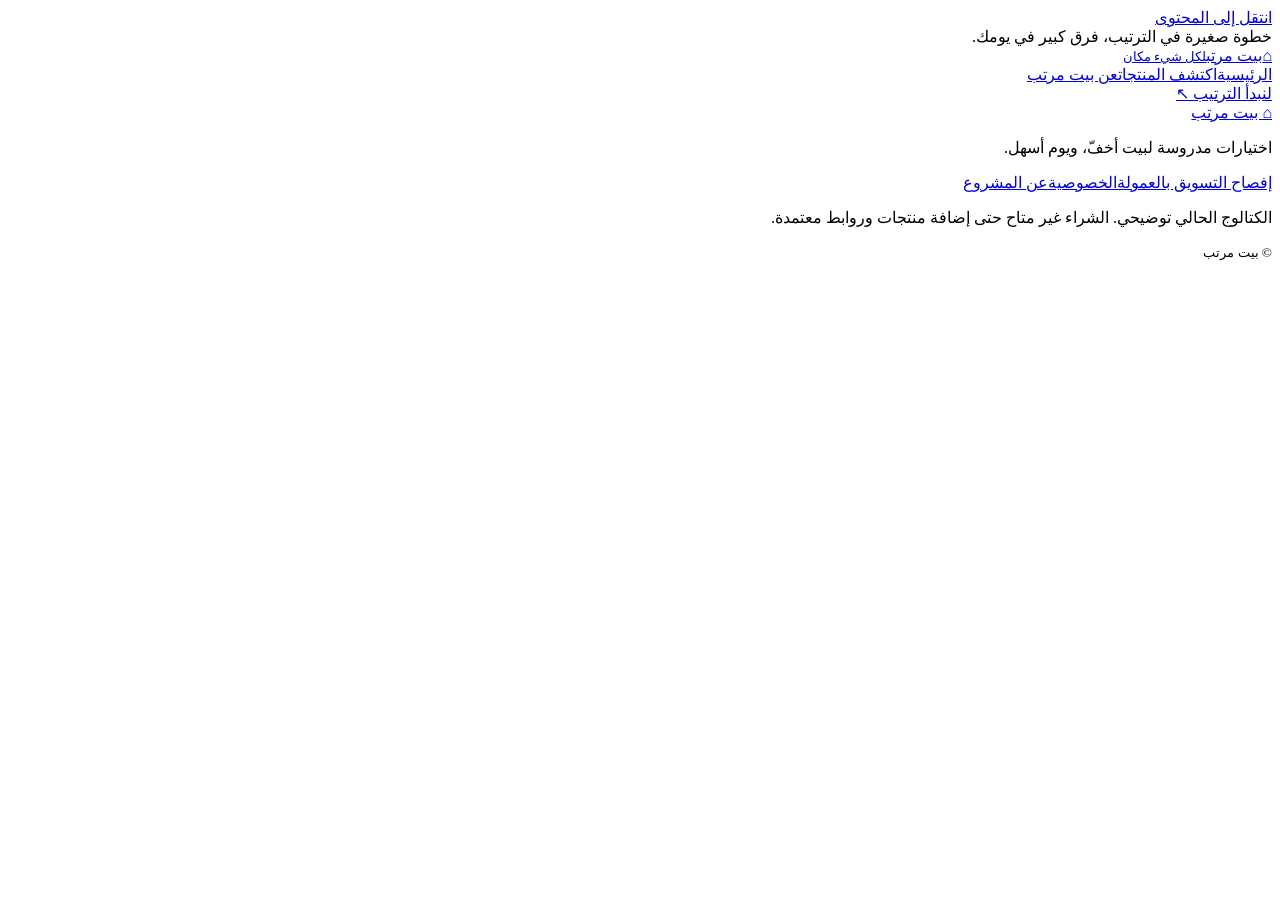
==== index.html @ 2fbd182f "Add Arabic storefront homepage" ====
<!doctype html><html lang="ar" dir="rtl"><head><meta charset="utf-8"><meta name="viewport" content="width=device-width, initial-scale=1"><meta name="description" content="بيت مرتب: أفكار وأدوات لتنظيم المنزل والمطبخ، مع دليل اختيار واضح وشفاف."><meta name="theme-color" content="#284e40"><title>بيت مرتب | مساحة أهدأ، حياة أبسط</title><link rel="stylesheet" href="style.css"><script defer src="products.js"></script><script defer src="app.js"></script></head><body><a class="skip" href="#main">انتقل إلى المحتوى</a><div class="announcement">خطوة صغيرة في الترتيب، فرق كبير في يومك.</div><header><a class="brand" href="#/" aria-label="بيت مرتب، الرئيسية"><span class="logo">⌂</span><span>بيت مرتب<small>لكل شيء مكان</small></span></a><nav aria-label="القائمة الرئيسية"><a href="#/">الرئيسية</a><a href="#/products">اكتشف المنتجات</a><a href="#/about">عن بيت مرتب</a></nav><a class="nav-cta" href="#/products">لنبدأ الترتيب ↖</a></header><main id="main" tabindex="-1"></main><footer><div><a class="brand" href="#/">⌂ بيت مرتب</a><p>اختيارات مدروسة لبيت أخفّ، ويوم أسهل.</p></div><div><a href="#/disclosure">إفصاح التسويق بالعمولة</a><a href="#/privacy">الخصوصية</a><a href="#/about">عن المشروع</a></div><p class="fine">الكتالوج الحالي توضيحي. الشراء غير متاح حتى إضافة منتجات وروابط معتمدة.</p><small>© <span id="year"></span> بيت مرتب</small></footer></body></html>
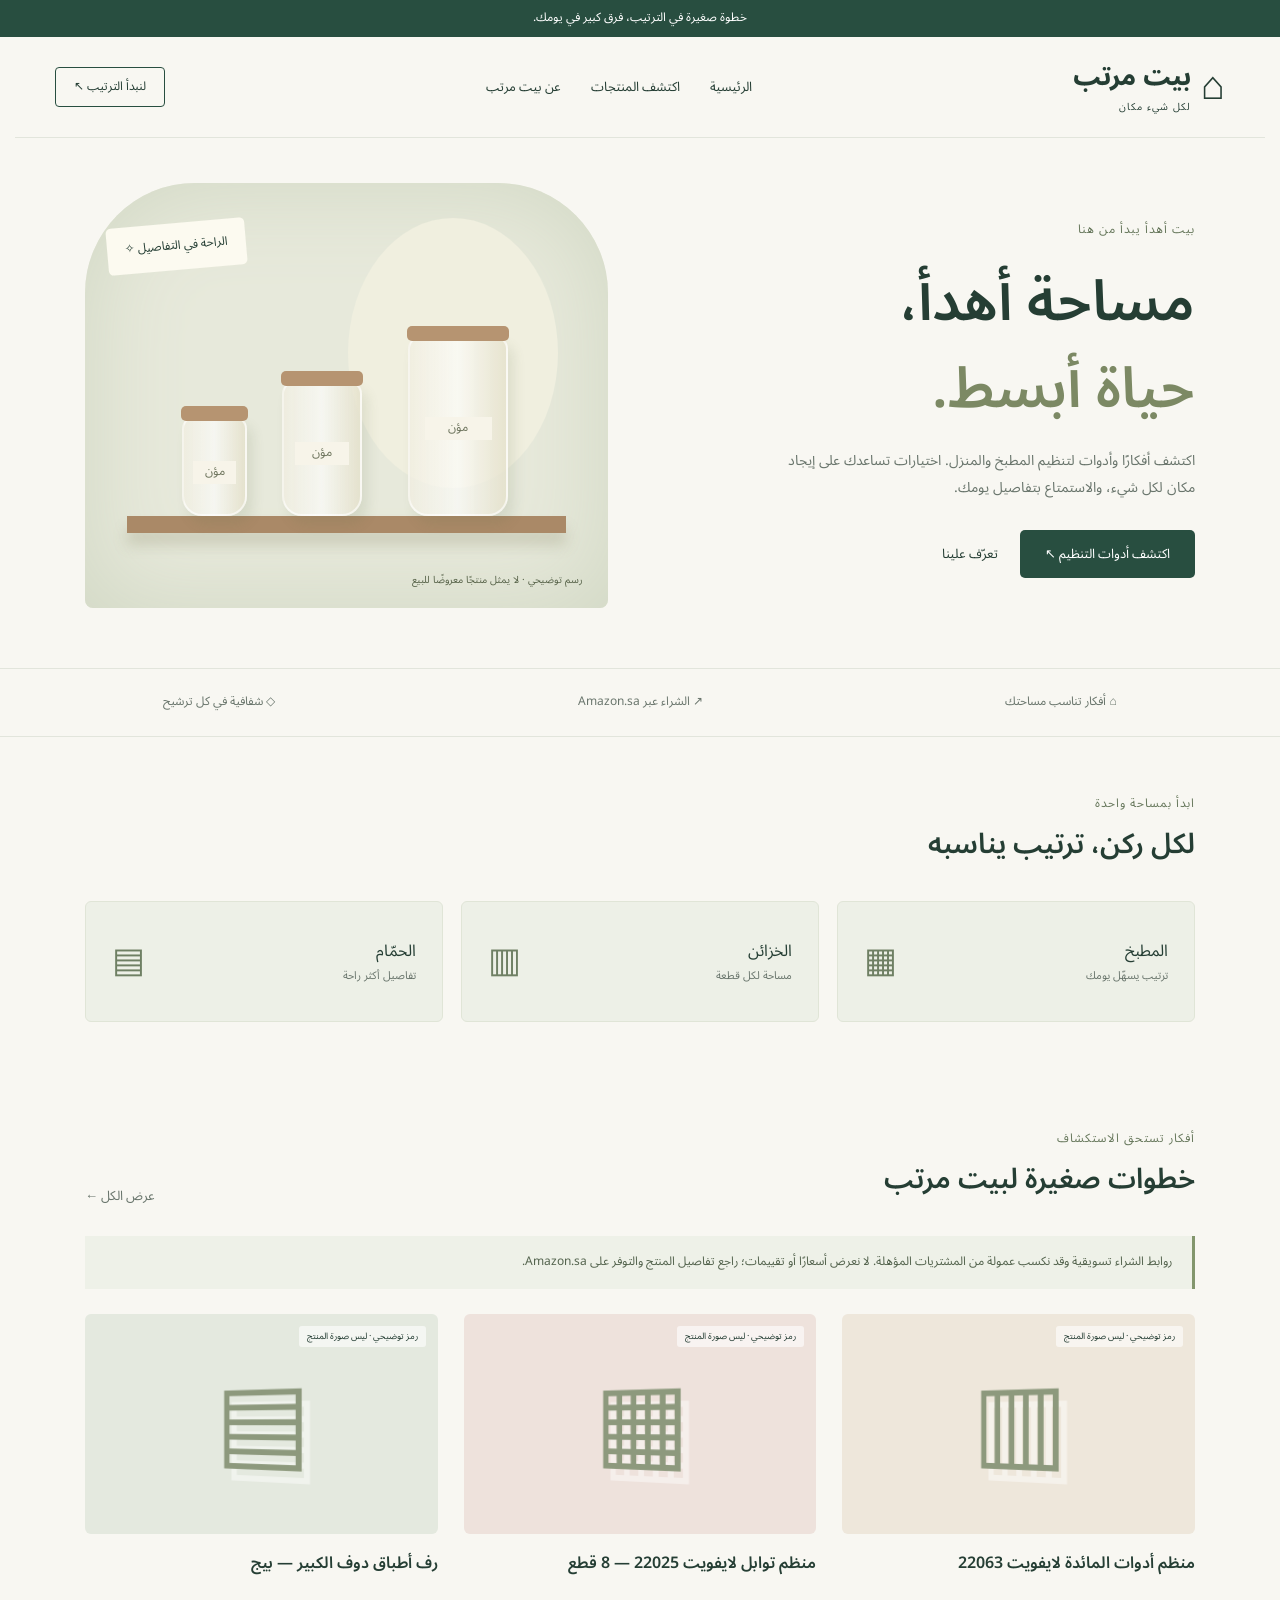
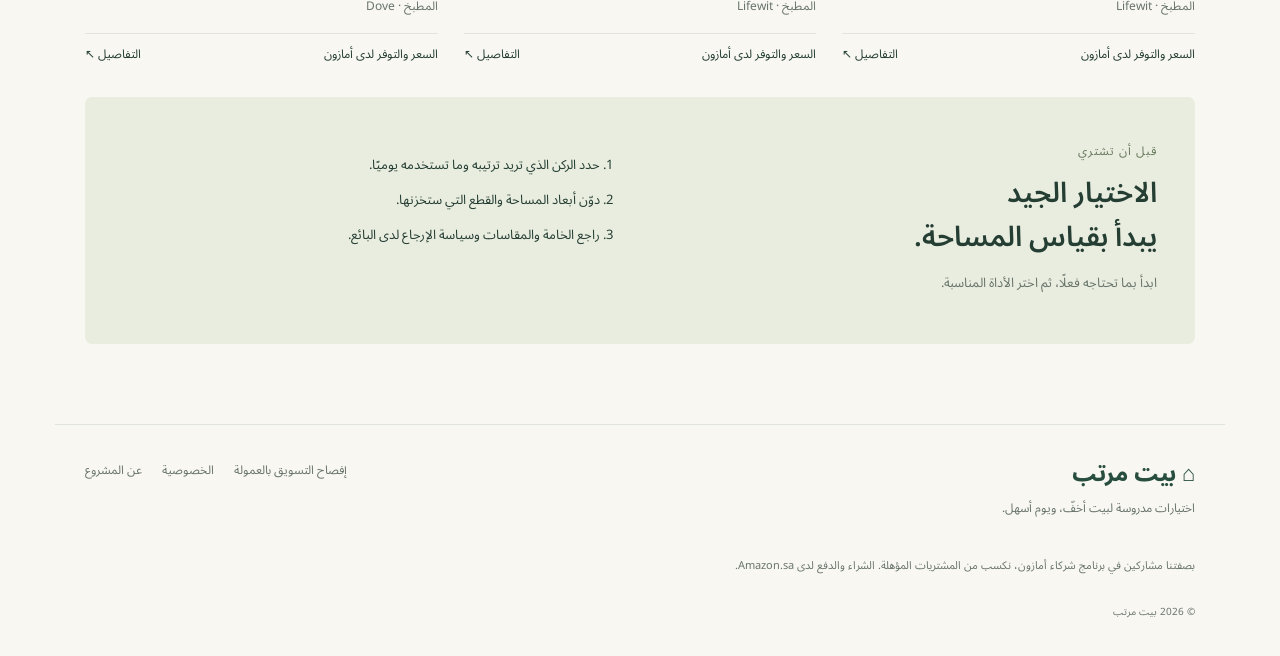
==== commit 2303d2d0: "Update affiliate disclosures and product documentation: index.html" ====
--- a/index.html
+++ b/index.html
@@ -1 +1 @@
-<!doctype html><html lang="ar" dir="rtl"><head><meta charset="utf-8"><meta name="viewport" content="width=device-width, initial-scale=1"><meta name="description" content="بيت مرتب: أفكار وأدوات لتنظيم المنزل والمطبخ، مع دليل اختيار واضح وشفاف."><meta name="theme-color" content="#284e40"><title>بيت مرتب | مساحة أهدأ، حياة أبسط</title><link rel="stylesheet" href="style.css"><script defer src="products.js"></script><script defer src="app.js"></script></head><body><a class="skip" href="#main">انتقل إلى المحتوى</a><div class="announcement">خطوة صغيرة في الترتيب، فرق كبير في يومك.</div><header><a class="brand" href="#/" aria-label="بيت مرتب، الرئيسية"><span class="logo">⌂</span><span>بيت مرتب<small>لكل شيء مكان</small></span></a><nav aria-label="القائمة الرئيسية"><a href="#/">الرئيسية</a><a href="#/products">اكتشف المنتجات</a><a href="#/about">عن بيت مرتب</a></nav><a class="nav-cta" href="#/products">لنبدأ الترتيب ↖</a></header><main id="main" tabindex="-1"></main><footer><div><a class="brand" href="#/">⌂ بيت مرتب</a><p>اختيارات مدروسة لبيت أخفّ، ويوم أسهل.</p></div><div><a href="#/disclosure">إفصاح التسويق بالعمولة</a><a href="#/privacy">الخصوصية</a><a href="#/about">عن المشروع</a></div><p class="fine">الكتالوج الحالي توضيحي. الشراء غير متاح حتى إضافة منتجات وروابط معتمدة.</p><small>© <span id="year"></span> بيت مرتب</small></footer></body></html>
+<!doctype html><html lang="ar" dir="rtl"><head><meta charset="utf-8"><meta name="viewport" content="width=device-width, initial-scale=1"><meta name="description" content="بيت مرتب: أفكار وأدوات لتنظيم المنزل والمطبخ، مع دليل اختيار واضح وشفاف."><meta name="theme-color" content="#284e40"><title>بيت مرتب | مساحة أهدأ، حياة أبسط</title><link rel="stylesheet" href="style.css?v=20261108"><script defer src="products.js?v=20261108"></script><script defer src="app.js?v=20261108"></script></head><body><a class="skip" href="#main">انتقل إلى المحتوى</a><div class="announcement">خطوة صغيرة في الترتيب، فرق كبير في يومك.</div><header><a class="brand" href="#/" aria-label="بيت مرتب، الرئيسية"><span class="logo">⌂</span><span>بيت مرتب<small>لكل شيء مكان</small></span></a><nav aria-label="القائمة الرئيسية"><a href="#/">الرئيسية</a><a href="#/products">اكتشف المنتجات</a><a href="#/about">عن بيت مرتب</a></nav><a class="nav-cta" href="#/products">لنبدأ الترتيب ↖</a></header><main id="main" tabindex="-1"></main><footer><div><a class="brand" href="#/">⌂ بيت مرتب</a><p>اختيارات مدروسة لبيت أخفّ، ويوم أسهل.</p></div><div><a href="#/disclosure">إفصاح التسويق بالعمولة</a><a href="#/privacy">الخصوصية</a><a href="#/about">عن المشروع</a></div><p class="fine">بصفتنا مشاركين في برنامج شركاء أمازون، نكسب من المشتريات المؤهلة. الشراء والدفع لدى Amazon.sa.</p><small>© <span id="year"></span> بيت مرتب</small></footer></body></html>
--- a/style.css
+++ b/style.css
@@ -0,0 +1,4 @@
+@import url('https://fonts.googleapis.com/css2?family=Noto+Sans+Arabic:wght@400;500;600;700;800&display=swap');
+:root{--green:#284e40;--ink:#253e34;--muted:#69756c;--cream:#f8f7f2;--line:#e2e5dc}*{box-sizing:border-box}body{margin:0;background:var(--cream);color:var(--ink);font-family:'Noto Sans Arabic',Tahoma,sans-serif;line-height:1.9}a{color:inherit;text-decoration:none}button,input,select{font:inherit}button,a,input,select{outline-offset:5px}a:hover{text-decoration:underline}button{cursor:pointer}.announcement{text-align:center;background:var(--green);color:#fff;font-size:12px;padding:7px}header{max-width:1250px;margin:auto;padding:24px 40px;display:flex;align-items:center;justify-content:space-between;gap:25px;border-bottom:1px solid var(--line)}.brand{display:flex;gap:10px;align-items:center;font-size:25px;font-weight:800;line-height:1.3}.brand small{display:block;font-size:10px;letter-spacing:1px;font-weight:400;margin-top:7px}.logo{font-size:40px}nav{display:flex;gap:30px;font-size:13px}.nav-cta{font-size:12px;border:1px solid var(--green);padding:8px 18px;border-radius:4px}main{min-height:60vh}.wrap{max-width:1170px;margin:auto;padding:50px 30px}.hero{display:grid;grid-template-columns:1fr 1fr;align-items:center;gap:65px;padding-top:45px;padding-bottom:60px}.eyebrow{font-size:12px;color:#67785c;letter-spacing:1px}.hero h1{font-size:clamp(34px,4.4vw,61px);line-height:1.55;font-weight:600;margin:15px 0}.hero h1 em{font-style:normal;color:#7c8964}.hero p{color:var(--muted);font-size:14px;max-width:430px}.btn{display:inline-block;background:var(--green);color:white;border:0;border-radius:5px;padding:12px 25px;font-size:13px;margin-top:18px}.text-link{font-size:13px;display:inline-block;margin:0 22px}.hero-art{height:425px;background:#e7e9db;border-radius:110px 110px 8px 8px;position:relative;overflow:hidden;box-shadow:inset 0 0 100px #d0d7c3}.hero-art:before{content:'';position:absolute;width:210px;height:270px;border-radius:50%;background:#f0efdf;right:50px;top:35px}.shelf{position:absolute;bottom:75px;left:8%;right:8%;height:17px;background:#aa8967;box-shadow:0 12px 14px #8b866744}.jar{position:absolute;bottom:92px;background:linear-gradient(90deg,#f1eee1bb,#fff9,#e4e0cacc);border:2px solid #fff9;border-radius:13px 13px 20px 20px;width:80px;height:130px;box-shadow:6px 9px 12px #626c4420}.jar:before{content:'';position:absolute;top:-12px;left:-3px;right:-3px;height:15px;background:#b69471;border-radius:5px}.jar:after{content:'مؤن';position:absolute;top:45%;right:15%;width:70%;text-align:center;background:#f7f4e9;font-size:12px;color:#6e755e}.j1{right:19%;height:180px;width:100px}.j2{right:47%;height:135px}.j3{right:69%;height:100px;width:65px}.art-note{position:absolute;bottom:19px;right:25px;font-size:10px;color:#566248}.floating{position:absolute;top:40px;left:22px;background:#fcfaf0;padding:12px 18px;border-radius:5px;font-size:12px;transform:rotate(-5deg)}.trust{display:flex;justify-content:space-around;gap:20px;padding:22px;border-block:1px solid var(--line);font-size:12px;color:var(--muted)}.section-title{display:flex;align-items:end;justify-content:space-between;gap:20px;margin-bottom:27px}h2{font-size:28px;line-height:1.6;font-weight:600;margin:6px 0}p{margin:10px 0}.sub{font-size:13px;color:var(--muted)}.categories{display:grid;grid-template-columns:repeat(3,1fr);gap:18px}.category{padding:26px;background:#edf0e7;border:1px solid #e0e5d7;border-radius:6px;display:flex;justify-content:space-between;align-items:center}.category span{font-size:35px;color:#6f8064}.category small{display:block;color:var(--muted);font-size:11px}.grid{display:grid;grid-template-columns:repeat(3,1fr);gap:26px}.card{min-width:0}.product-art{height:220px;border-radius:6px;position:relative;display:flex;justify-content:center;align-items:center;overflow:hidden}.sand{background:#eee7db}.sage{background:#e4e9df}.rose{background:#eee2dc}.object{font-size:105px;color:#8d997d;text-shadow:8px 12px 0 #ffffff70;transform:perspective(300px) rotateY(-15deg);line-height:1}.sample{position:absolute;top:12px;right:12px;background:#fff9;border-radius:3px;padding:2px 8px;font-size:10px}.card h3{font-size:16px;margin:14px 0 3px;font-weight:600}.card p{font-size:12px;color:var(--muted);margin:3px 0}.details{display:flex;justify-content:space-between;border-top:1px solid var(--line);margin-top:15px;padding-top:10px;font-size:12px}.notice{font-size:12px;background:#eef1e8;border-right:3px solid #83966d;padding:15px 20px;margin:25px 0;color:#53634d}.guide{margin-top:30px;background:#e9eddf;padding:38px;border-radius:7px;display:grid;grid-template-columns:1fr 1fr;gap:40px}.guide ol{font-size:13px;padding-right:20px}.toolbar{display:flex;gap:15px;margin:25px 0;flex-wrap:wrap}.toolbar input{flex:1;min-width:180px}.toolbar input,.toolbar select{border:1px solid #cdd4c7;border-radius:5px;background:#fff;padding:12px}.chips{display:flex;gap:10px;flex-wrap:wrap;margin-bottom:26px}.chips button{border:1px solid #d5dccf;background:transparent;color:var(--green);padding:6px 20px;border-radius:30px;font-size:12px}.chips button.active{background:var(--green);color:white}.empty{text-align:center;padding:50px;grid-column:1/-1}.breadcrumb{font-size:12px;color:var(--muted);margin-bottom:30px}.product-layout{display:grid;grid-template-columns:1fr 1fr;gap:50px}.product-layout .product-art{height:450px}.product-layout .object{font-size:190px}.product-layout h1{font-size:32px;margin:10px 0}li{padding:5px 0}.disabled{display:block;padding:13px 20px;background:#e0e4da;border-radius:5px;color:#596454;text-align:center;margin-top:25px}.article{max-width:780px;margin:auto;padding:60px 30px}.article h1{font-size:34px}.article h2{font-size:22px;margin-top:30px}.article p,.article li{font-size:14px}footer{max-width:1170px;border-top:1px solid var(--line);margin:30px auto 0;padding:35px 30px;display:grid;grid-template-columns:1fr 1fr;gap:15px;color:var(--muted);font-size:12px}footer .brand{color:var(--green);font-size:22px}footer>div:nth-child(2){display:flex;gap:20px;align-items:start;justify-content:end;flex-wrap:wrap}.fine{grid-column:1/-1;font-size:11px}.skip{position:fixed;top:-100px;background:white;padding:10px;z-index:10}.skip:focus{top:0}.count{font-size:12px;color:var(--muted);margin-bottom:18px}@media(max-width:750px){header{padding:18px 20px;flex-wrap:wrap;gap:16px}.brand{font-size:22px}.nav-cta{display:none}nav{order:3;width:100%;justify-content:space-between;gap:10px;font-size:12px}.wrap{padding:30px 20px}.hero{grid-template-columns:1fr;gap:25px}.hero h1{font-size:38px}.hero-art{height:300px;max-width:500px;width:100%}.trust{font-size:10px;padding:15px;gap:10px}.categories{gap:8px}.category{padding:15px 10px;font-size:12px}.category span{display:none}.category small{font-size:10px}.grid{grid-template-columns:repeat(2,1fr);gap:22px 14px}.product-art{height:165px}.object{font-size:80px}.card h3{font-size:13px}.card p{font-size:11px}.details{font-size:10px}.section-title{align-items:start}h2{font-size:24px}.guide,.product-layout{grid-template-columns:1fr;gap:20px}.guide{padding:25px}.product-layout .product-art{height:300px}.text-link{margin:0 12px}footer{grid-template-columns:1fr}footer>div:nth-child(2){justify-content:start}.hero p{font-size:13px}.article{padding:35px 20px}}@media(prefers-reduced-motion:no-preference){.card .product-art{transition:transform .2s}.card a:hover .product-art{transform:translateY(-4px)}}
+
+.source-info{margin-top:24px;border-top:1px solid var(--line);padding-top:15px;font-size:12px;color:var(--muted)}.source-info summary{cursor:pointer;color:var(--green)}.source-info a{text-decoration:underline}.sample{font-size:9px;max-width:90%}.details{gap:10px;flex-wrap:wrap}.product-layout .notice{font-size:12px}.card h3{min-height:2.8em}
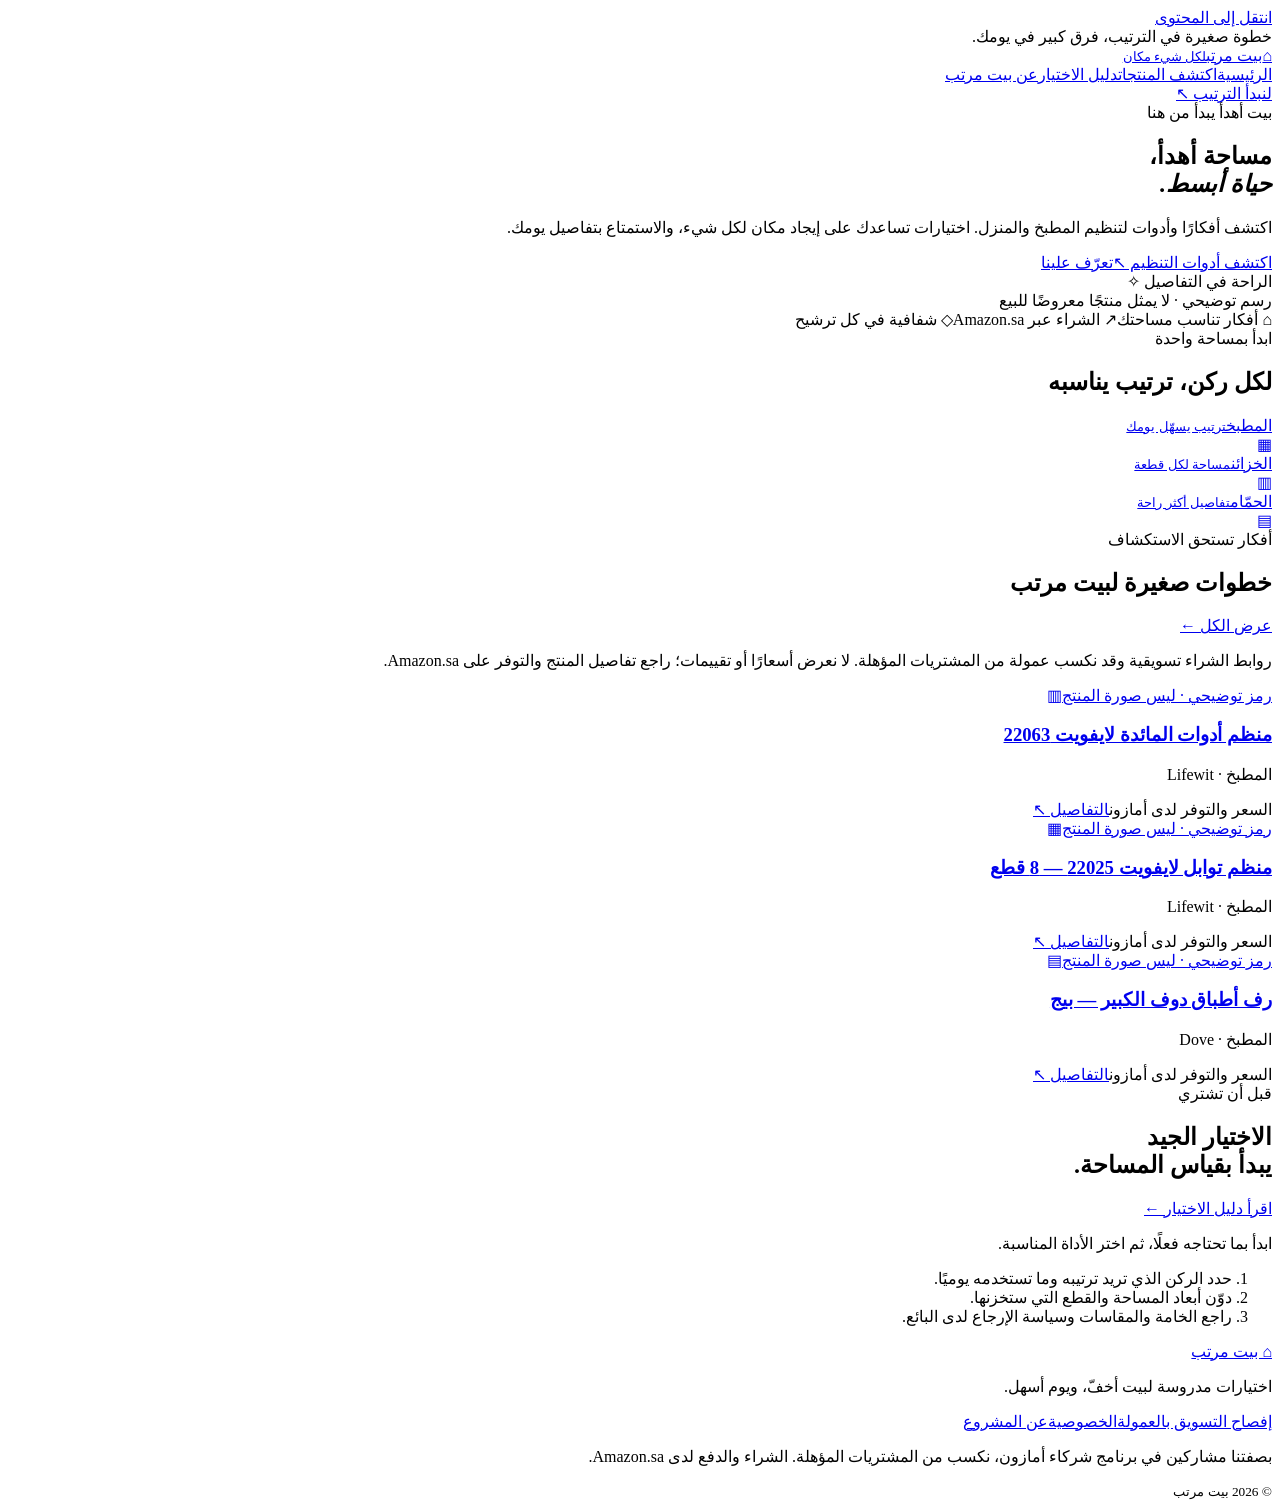
==== commit 16c26889: "Publish crawlable Arabic product pages, buying guide and verified affiliate links" ====
--- a/index.html
+++ b/index.html
@@ -1 +1,2 @@
-<!doctype html><html lang="ar" dir="rtl"><head><meta charset="utf-8"><meta name="viewport" content="width=device-width, initial-scale=1"><meta name="description" content="بيت مرتب: أفكار وأدوات لتنظيم المنزل والمطبخ، مع دليل اختيار واضح وشفاف."><meta name="theme-color" content="#284e40"><title>بيت مرتب | مساحة أهدأ، حياة أبسط</title><link rel="stylesheet" href="style.css?v=20261108"><script defer src="products.js?v=20261108"></script><script defer src="app.js?v=20261108"></script></head><body><a class="skip" href="#main">انتقل إلى المحتوى</a><div class="announcement">خطوة صغيرة في الترتيب، فرق كبير في يومك.</div><header><a class="brand" href="#/" aria-label="بيت مرتب، الرئيسية"><span class="logo">⌂</span><span>بيت مرتب<small>لكل شيء مكان</small></span></a><nav aria-label="القائمة الرئيسية"><a href="#/">الرئيسية</a><a href="#/products">اكتشف المنتجات</a><a href="#/about">عن بيت مرتب</a></nav><a class="nav-cta" href="#/products">لنبدأ الترتيب ↖</a></header><main id="main" tabindex="-1"></main><footer><div><a class="brand" href="#/">⌂ بيت مرتب</a><p>اختيارات مدروسة لبيت أخفّ، ويوم أسهل.</p></div><div><a href="#/disclosure">إفصاح التسويق بالعمولة</a><a href="#/privacy">الخصوصية</a><a href="#/about">عن المشروع</a></div><p class="fine">بصفتنا مشاركين في برنامج شركاء أمازون، نكسب من المشتريات المؤهلة. الشراء والدفع لدى Amazon.sa.</p><small>© <span id="year"></span> بيت مرتب</small></footer></body></html>
+<!doctype html><html lang="ar" dir="rtl"><head><meta charset="utf-8"><meta name="viewport" content="width=device-width, initial-scale=1"><meta name="description" content="بيت مرتب: أفكار وأدوات لتنظيم المنزل والمطبخ مع مصادر واضحة ودليل اختيار وإفصاح روابط العمولة."><meta name="theme-color" content="#284e40"><title>بيت مرتب | مساحة أهدأ، حياة أبسط</title><link rel="stylesheet" href="/bayt-murattab/style.css?v=20261108b"><script defer src="/bayt-murattab/products.js?v=20261108b"></script><script defer src="/bayt-murattab/app.js?v=20261108b"></script><link rel="canonical" href="https://msn5272005-sketch.github.io/bayt-murattab/"><meta property="og:type" content="website"><meta property="og:locale" content="ar_SA"><meta property="og:site_name" content="بيت مرتب"><meta property="og:title" content="بيت مرتب | مساحة أهدأ، حياة أبسط"><meta property="og:description" content="بيت مرتب: أفكار وأدوات لتنظيم المنزل والمطبخ مع مصادر واضحة ودليل اختيار وإفصاح روابط العمولة."><meta property="og:url" content="https://msn5272005-sketch.github.io/bayt-murattab/"><meta name="twitter:card" content="summary"><script type="application/ld+json">{"@context":"https://schema.org","@type":"WebSite","name":"بيت مرتب","url":"https://msn5272005-sketch.github.io/bayt-murattab/","inLanguage":"ar"}</script></head><body data-route="/"><a class="skip" href="#main">انتقل إلى المحتوى</a><div class="announcement">خطوة صغيرة في الترتيب، فرق كبير في يومك.</div><header><a class="brand" href="/bayt-murattab/" aria-label="بيت مرتب، الرئيسية"><span class="logo">⌂</span><span>بيت مرتب<small>لكل شيء مكان</small></span></a><nav aria-label="القائمة الرئيسية"><a href="/bayt-murattab/">الرئيسية</a><a href="/bayt-murattab/products/">اكتشف المنتجات</a><a href="/bayt-murattab/guide/">دليل الاختيار</a><a href="/bayt-murattab/about/">عن بيت مرتب</a></nav><a class="nav-cta" href="/bayt-murattab/products/">لنبدأ الترتيب ↖</a></header><main id="main" tabindex="-1"><section class="wrap hero"><div><span class="eyebrow">بيت أهدأ يبدأ من هنا</span><h1>مساحة أهدأ،<br><em>حياة أبسط.</em></h1><p>اكتشف أفكارًا وأدوات لتنظيم المطبخ والمنزل. اختيارات تساعدك على إيجاد مكان لكل شيء، والاستمتاع بتفاصيل يومك.</p><a class="btn" href="/bayt-murattab/products/">اكتشف أدوات التنظيم ↖</a><a class="text-link" href="/bayt-murattab/about/">تعرّف علينا</a></div><div class="hero-art" role="img" aria-label="رسم توضيحي لعبوات مؤن مرتبة على رف"><div class="floating">الراحة في التفاصيل ✧</div><div class="shelf"></div><div class="jar j1"></div><div class="jar j2"></div><div class="jar j3"></div><span class="art-note">رسم توضيحي · لا يمثل منتجًا معروضًا للبيع</span></div></section><div class="trust"><span>⌂ أفكار تناسب مساحتك</span><span>↗ الشراء عبر Amazon.sa</span><span>◇ شفافية في كل ترشيح</span></div><section class="wrap"><div class="section-title"><div><span class="eyebrow">ابدأ بمساحة واحدة</span><h2>لكل ركن، ترتيب يناسبه</h2></div></div><div class="categories"><a class="category" href="/bayt-murattab/products/#/products?category=kitchen"><div>المطبخ<small>ترتيب يسهّل يومك</small></div><span aria-hidden="true">▦</span></a><a class="category" href="/bayt-murattab/products/#/products?category=closet"><div>الخزائن<small>مساحة لكل قطعة</small></div><span aria-hidden="true">▥</span></a><a class="category" href="/bayt-murattab/products/#/products?category=bathroom"><div>الحمّام<small>تفاصيل أكثر راحة</small></div><span aria-hidden="true">▤</span></a></div></section><section class="wrap"><div class="section-title"><div><span class="eyebrow">أفكار تستحق الاستكشاف</span><h2>خطوات صغيرة لبيت مرتب</h2></div><a class="sub" href="/bayt-murattab/products/">عرض الكل ←</a></div><p class="notice">روابط الشراء تسويقية وقد نكسب عمولة من المشتريات المؤهلة. لا نعرض أسعارًا أو تقييمات؛ راجع تفاصيل المنتج والتوفر على Amazon.sa.</p><div class="grid"><article class="card"><a href="/bayt-murattab/product/drawer/"><div class="product-art sand" role="img" aria-label="رمز توضيحي وليس صورة المنتج: منظم أدوات المائدة لايفويت 22063"><span class="sample">رمز توضيحي · ليس صورة المنتج</span><span class="object" aria-hidden="true">▥</span></div><h3>منظم أدوات المائدة لايفويت 22063</h3></a><p>المطبخ · Lifewit</p><div class="details"><span>السعر والتوفر لدى أمازون</span><a href="/bayt-murattab/product/drawer/" aria-label="تفاصيل منظم أدوات المائدة لايفويت 22063">التفاصيل ↖</a></div></article><article class="card"><a href="/bayt-murattab/product/spices/"><div class="product-art rose" role="img" aria-label="رمز توضيحي وليس صورة المنتج: منظم توابل لايفويت 22025 — 8 قطع"><span class="sample">رمز توضيحي · ليس صورة المنتج</span><span class="object" aria-hidden="true">▦</span></div><h3>منظم توابل لايفويت 22025 — 8 قطع</h3></a><p>المطبخ · Lifewit</p><div class="details"><span>السعر والتوفر لدى أمازون</span><a href="/bayt-murattab/product/spices/" aria-label="تفاصيل منظم توابل لايفويت 22025 — 8 قطع">التفاصيل ↖</a></div></article><article class="card"><a href="/bayt-murattab/product/jars/"><div class="product-art sage" role="img" aria-label="رمز توضيحي وليس صورة المنتج: رف أطباق دوف الكبير — بيج"><span class="sample">رمز توضيحي · ليس صورة المنتج</span><span class="object" aria-hidden="true">▤</span></div><h3>رف أطباق دوف الكبير — بيج</h3></a><p>المطبخ · Dove</p><div class="details"><span>السعر والتوفر لدى أمازون</span><a href="/bayt-murattab/product/jars/" aria-label="تفاصيل رف أطباق دوف الكبير — بيج">التفاصيل ↖</a></div></article></div><div class="guide"><div><span class="eyebrow">قبل أن تشتري</span><h2>الاختيار الجيد<br>يبدأ بقياس المساحة.</h2><a class="text-link" href="/bayt-murattab/guide/">اقرأ دليل الاختيار ←</a><p class="sub">ابدأ بما تحتاجه فعلًا، ثم اختر الأداة المناسبة.</p></div><ol><li>حدد الركن الذي تريد ترتيبه وما تستخدمه يوميًا.</li><li>دوّن أبعاد المساحة والقطع التي ستخزنها.</li><li>راجع الخامة والمقاسات وسياسة الإرجاع لدى البائع.</li></ol></div></section></main><footer><div><a class="brand" href="/bayt-murattab/">⌂ بيت مرتب</a><p>اختيارات مدروسة لبيت أخفّ، ويوم أسهل.</p></div><div><a href="/bayt-murattab/disclosure/">إفصاح التسويق بالعمولة</a><a href="/bayt-murattab/privacy/">الخصوصية</a><a href="/bayt-murattab/about/">عن المشروع</a></div><p class="fine">بصفتنا مشاركين في برنامج شركاء أمازون، نكسب من المشتريات المؤهلة. الشراء والدفع لدى Amazon.sa.</p><small>© <span id="year">2026</span> بيت مرتب</small></footer></body></html>
+
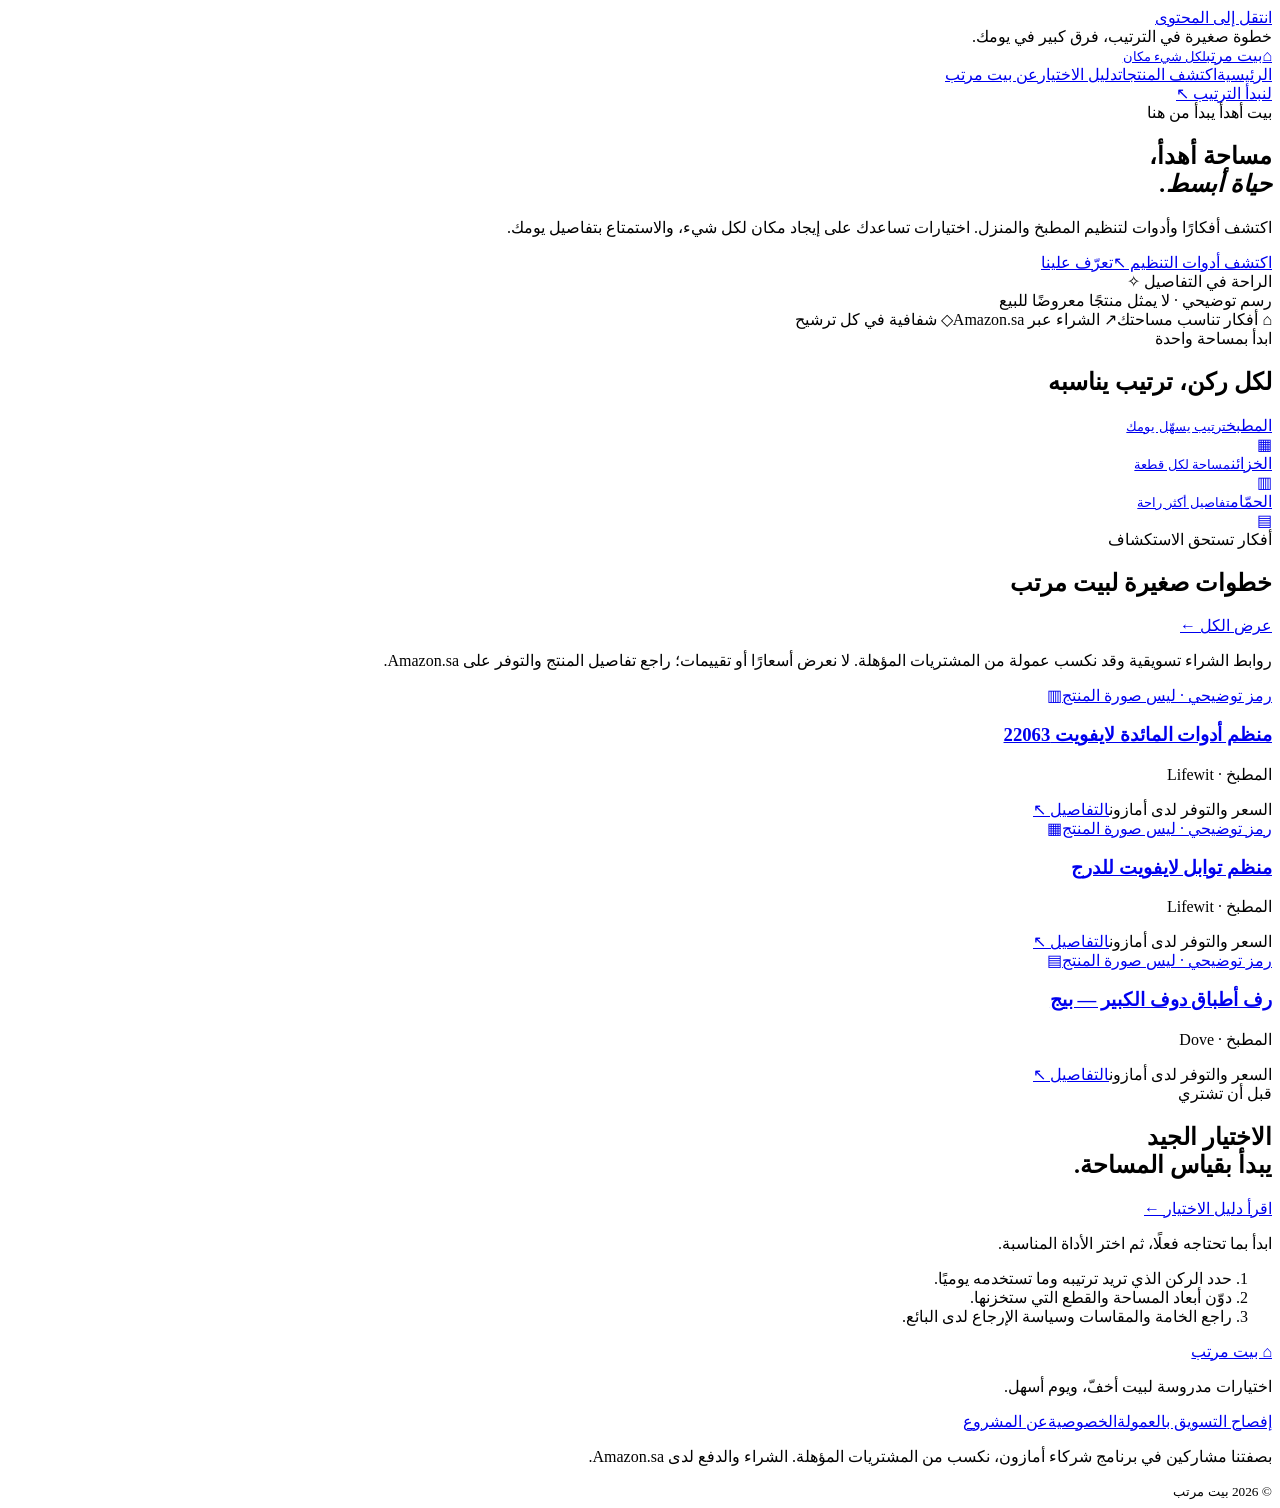
==== commit 8f4e2dc3: "Remove uncertain product specifications and document approved Amazon image access" ====
--- a/index.html
+++ b/index.html
@@ -1,2 +1,2 @@
-<!doctype html><html lang="ar" dir="rtl"><head><meta charset="utf-8"><meta name="viewport" content="width=device-width, initial-scale=1"><meta name="description" content="بيت مرتب: أفكار وأدوات لتنظيم المنزل والمطبخ مع مصادر واضحة ودليل اختيار وإفصاح روابط العمولة."><meta name="theme-color" content="#284e40"><title>بيت مرتب | مساحة أهدأ، حياة أبسط</title><link rel="stylesheet" href="/bayt-murattab/style.css?v=20261108b"><script defer src="/bayt-murattab/products.js?v=20261108b"></script><script defer src="/bayt-murattab/app.js?v=20261108b"></script><link rel="canonical" href="https://msn5272005-sketch.github.io/bayt-murattab/"><meta property="og:type" content="website"><meta property="og:locale" content="ar_SA"><meta property="og:site_name" content="بيت مرتب"><meta property="og:title" content="بيت مرتب | مساحة أهدأ، حياة أبسط"><meta property="og:description" content="بيت مرتب: أفكار وأدوات لتنظيم المنزل والمطبخ مع مصادر واضحة ودليل اختيار وإفصاح روابط العمولة."><meta property="og:url" content="https://msn5272005-sketch.github.io/bayt-murattab/"><meta name="twitter:card" content="summary"><script type="application/ld+json">{"@context":"https://schema.org","@type":"WebSite","name":"بيت مرتب","url":"https://msn5272005-sketch.github.io/bayt-murattab/","inLanguage":"ar"}</script></head><body data-route="/"><a class="skip" href="#main">انتقل إلى المحتوى</a><div class="announcement">خطوة صغيرة في الترتيب، فرق كبير في يومك.</div><header><a class="brand" href="/bayt-murattab/" aria-label="بيت مرتب، الرئيسية"><span class="logo">⌂</span><span>بيت مرتب<small>لكل شيء مكان</small></span></a><nav aria-label="القائمة الرئيسية"><a href="/bayt-murattab/">الرئيسية</a><a href="/bayt-murattab/products/">اكتشف المنتجات</a><a href="/bayt-murattab/guide/">دليل الاختيار</a><a href="/bayt-murattab/about/">عن بيت مرتب</a></nav><a class="nav-cta" href="/bayt-murattab/products/">لنبدأ الترتيب ↖</a></header><main id="main" tabindex="-1"><section class="wrap hero"><div><span class="eyebrow">بيت أهدأ يبدأ من هنا</span><h1>مساحة أهدأ،<br><em>حياة أبسط.</em></h1><p>اكتشف أفكارًا وأدوات لتنظيم المطبخ والمنزل. اختيارات تساعدك على إيجاد مكان لكل شيء، والاستمتاع بتفاصيل يومك.</p><a class="btn" href="/bayt-murattab/products/">اكتشف أدوات التنظيم ↖</a><a class="text-link" href="/bayt-murattab/about/">تعرّف علينا</a></div><div class="hero-art" role="img" aria-label="رسم توضيحي لعبوات مؤن مرتبة على رف"><div class="floating">الراحة في التفاصيل ✧</div><div class="shelf"></div><div class="jar j1"></div><div class="jar j2"></div><div class="jar j3"></div><span class="art-note">رسم توضيحي · لا يمثل منتجًا معروضًا للبيع</span></div></section><div class="trust"><span>⌂ أفكار تناسب مساحتك</span><span>↗ الشراء عبر Amazon.sa</span><span>◇ شفافية في كل ترشيح</span></div><section class="wrap"><div class="section-title"><div><span class="eyebrow">ابدأ بمساحة واحدة</span><h2>لكل ركن، ترتيب يناسبه</h2></div></div><div class="categories"><a class="category" href="/bayt-murattab/products/#/products?category=kitchen"><div>المطبخ<small>ترتيب يسهّل يومك</small></div><span aria-hidden="true">▦</span></a><a class="category" href="/bayt-murattab/products/#/products?category=closet"><div>الخزائن<small>مساحة لكل قطعة</small></div><span aria-hidden="true">▥</span></a><a class="category" href="/bayt-murattab/products/#/products?category=bathroom"><div>الحمّام<small>تفاصيل أكثر راحة</small></div><span aria-hidden="true">▤</span></a></div></section><section class="wrap"><div class="section-title"><div><span class="eyebrow">أفكار تستحق الاستكشاف</span><h2>خطوات صغيرة لبيت مرتب</h2></div><a class="sub" href="/bayt-murattab/products/">عرض الكل ←</a></div><p class="notice">روابط الشراء تسويقية وقد نكسب عمولة من المشتريات المؤهلة. لا نعرض أسعارًا أو تقييمات؛ راجع تفاصيل المنتج والتوفر على Amazon.sa.</p><div class="grid"><article class="card"><a href="/bayt-murattab/product/drawer/"><div class="product-art sand" role="img" aria-label="رمز توضيحي وليس صورة المنتج: منظم أدوات المائدة لايفويت 22063"><span class="sample">رمز توضيحي · ليس صورة المنتج</span><span class="object" aria-hidden="true">▥</span></div><h3>منظم أدوات المائدة لايفويت 22063</h3></a><p>المطبخ · Lifewit</p><div class="details"><span>السعر والتوفر لدى أمازون</span><a href="/bayt-murattab/product/drawer/" aria-label="تفاصيل منظم أدوات المائدة لايفويت 22063">التفاصيل ↖</a></div></article><article class="card"><a href="/bayt-murattab/product/spices/"><div class="product-art rose" role="img" aria-label="رمز توضيحي وليس صورة المنتج: منظم توابل لايفويت 22025 — 8 قطع"><span class="sample">رمز توضيحي · ليس صورة المنتج</span><span class="object" aria-hidden="true">▦</span></div><h3>منظم توابل لايفويت 22025 — 8 قطع</h3></a><p>المطبخ · Lifewit</p><div class="details"><span>السعر والتوفر لدى أمازون</span><a href="/bayt-murattab/product/spices/" aria-label="تفاصيل منظم توابل لايفويت 22025 — 8 قطع">التفاصيل ↖</a></div></article><article class="card"><a href="/bayt-murattab/product/jars/"><div class="product-art sage" role="img" aria-label="رمز توضيحي وليس صورة المنتج: رف أطباق دوف الكبير — بيج"><span class="sample">رمز توضيحي · ليس صورة المنتج</span><span class="object" aria-hidden="true">▤</span></div><h3>رف أطباق دوف الكبير — بيج</h3></a><p>المطبخ · Dove</p><div class="details"><span>السعر والتوفر لدى أمازون</span><a href="/bayt-murattab/product/jars/" aria-label="تفاصيل رف أطباق دوف الكبير — بيج">التفاصيل ↖</a></div></article></div><div class="guide"><div><span class="eyebrow">قبل أن تشتري</span><h2>الاختيار الجيد<br>يبدأ بقياس المساحة.</h2><a class="text-link" href="/bayt-murattab/guide/">اقرأ دليل الاختيار ←</a><p class="sub">ابدأ بما تحتاجه فعلًا، ثم اختر الأداة المناسبة.</p></div><ol><li>حدد الركن الذي تريد ترتيبه وما تستخدمه يوميًا.</li><li>دوّن أبعاد المساحة والقطع التي ستخزنها.</li><li>راجع الخامة والمقاسات وسياسة الإرجاع لدى البائع.</li></ol></div></section></main><footer><div><a class="brand" href="/bayt-murattab/">⌂ بيت مرتب</a><p>اختيارات مدروسة لبيت أخفّ، ويوم أسهل.</p></div><div><a href="/bayt-murattab/disclosure/">إفصاح التسويق بالعمولة</a><a href="/bayt-murattab/privacy/">الخصوصية</a><a href="/bayt-murattab/about/">عن المشروع</a></div><p class="fine">بصفتنا مشاركين في برنامج شركاء أمازون، نكسب من المشتريات المؤهلة. الشراء والدفع لدى Amazon.sa.</p><small>© <span id="year">2026</span> بيت مرتب</small></footer></body></html>
+<!doctype html><html lang="ar" dir="rtl"><head><meta charset="utf-8"><meta name="viewport" content="width=device-width, initial-scale=1"><meta name="description" content="بيت مرتب: أفكار وأدوات لتنظيم المنزل والمطبخ مع مصادر واضحة ودليل اختيار وإفصاح روابط العمولة."><meta name="theme-color" content="#284e40"><title>بيت مرتب | مساحة أهدأ، حياة أبسط</title><link rel="stylesheet" href="/bayt-murattab/style.css?v=20261108c"><script defer src="/bayt-murattab/products.js?v=20261108c"></script><script defer src="/bayt-murattab/app.js?v=20261108c"></script><link rel="canonical" href="https://msn5272005-sketch.github.io/bayt-murattab/"><meta property="og:type" content="website"><meta property="og:locale" content="ar_SA"><meta property="og:site_name" content="بيت مرتب"><meta property="og:title" content="بيت مرتب | مساحة أهدأ، حياة أبسط"><meta property="og:description" content="بيت مرتب: أفكار وأدوات لتنظيم المنزل والمطبخ مع مصادر واضحة ودليل اختيار وإفصاح روابط العمولة."><meta property="og:url" content="https://msn5272005-sketch.github.io/bayt-murattab/"><meta name="twitter:card" content="summary"><script type="application/ld+json">{"@context":"https://schema.org","@type":"WebSite","name":"بيت مرتب","url":"https://msn5272005-sketch.github.io/bayt-murattab/","inLanguage":"ar"}</script></head><body data-route="/"><a class="skip" href="#main">انتقل إلى المحتوى</a><div class="announcement">خطوة صغيرة في الترتيب، فرق كبير في يومك.</div><header><a class="brand" href="/bayt-murattab/" aria-label="بيت مرتب، الرئيسية"><span class="logo">⌂</span><span>بيت مرتب<small>لكل شيء مكان</small></span></a><nav aria-label="القائمة الرئيسية"><a href="/bayt-murattab/">الرئيسية</a><a href="/bayt-murattab/products/">اكتشف المنتجات</a><a href="/bayt-murattab/guide/">دليل الاختيار</a><a href="/bayt-murattab/about/">عن بيت مرتب</a></nav><a class="nav-cta" href="/bayt-murattab/products/">لنبدأ الترتيب ↖</a></header><main id="main" tabindex="-1"><section class="wrap hero"><div><span class="eyebrow">بيت أهدأ يبدأ من هنا</span><h1>مساحة أهدأ،<br><em>حياة أبسط.</em></h1><p>اكتشف أفكارًا وأدوات لتنظيم المطبخ والمنزل. اختيارات تساعدك على إيجاد مكان لكل شيء، والاستمتاع بتفاصيل يومك.</p><a class="btn" href="/bayt-murattab/products/">اكتشف أدوات التنظيم ↖</a><a class="text-link" href="/bayt-murattab/about/">تعرّف علينا</a></div><div class="hero-art" role="img" aria-label="رسم توضيحي لعبوات مؤن مرتبة على رف"><div class="floating">الراحة في التفاصيل ✧</div><div class="shelf"></div><div class="jar j1"></div><div class="jar j2"></div><div class="jar j3"></div><span class="art-note">رسم توضيحي · لا يمثل منتجًا معروضًا للبيع</span></div></section><div class="trust"><span>⌂ أفكار تناسب مساحتك</span><span>↗ الشراء عبر Amazon.sa</span><span>◇ شفافية في كل ترشيح</span></div><section class="wrap"><div class="section-title"><div><span class="eyebrow">ابدأ بمساحة واحدة</span><h2>لكل ركن، ترتيب يناسبه</h2></div></div><div class="categories"><a class="category" href="/bayt-murattab/products/#/products?category=kitchen"><div>المطبخ<small>ترتيب يسهّل يومك</small></div><span aria-hidden="true">▦</span></a><a class="category" href="/bayt-murattab/products/#/products?category=closet"><div>الخزائن<small>مساحة لكل قطعة</small></div><span aria-hidden="true">▥</span></a><a class="category" href="/bayt-murattab/products/#/products?category=bathroom"><div>الحمّام<small>تفاصيل أكثر راحة</small></div><span aria-hidden="true">▤</span></a></div></section><section class="wrap"><div class="section-title"><div><span class="eyebrow">أفكار تستحق الاستكشاف</span><h2>خطوات صغيرة لبيت مرتب</h2></div><a class="sub" href="/bayt-murattab/products/">عرض الكل ←</a></div><p class="notice">روابط الشراء تسويقية وقد نكسب عمولة من المشتريات المؤهلة. لا نعرض أسعارًا أو تقييمات؛ راجع تفاصيل المنتج والتوفر على Amazon.sa.</p><div class="grid"><article class="card"><a href="/bayt-murattab/product/drawer/"><div class="product-art sand" role="img" aria-label="رمز توضيحي وليس صورة المنتج: منظم أدوات المائدة لايفويت 22063"><span class="sample">رمز توضيحي · ليس صورة المنتج</span><span class="object" aria-hidden="true">▥</span></div><h3>منظم أدوات المائدة لايفويت 22063</h3></a><p>المطبخ · Lifewit</p><div class="details"><span>السعر والتوفر لدى أمازون</span><a href="/bayt-murattab/product/drawer/" aria-label="تفاصيل منظم أدوات المائدة لايفويت 22063">التفاصيل ↖</a></div></article><article class="card"><a href="/bayt-murattab/product/spices/"><div class="product-art rose" role="img" aria-label="رمز توضيحي وليس صورة المنتج: منظم توابل لايفويت للدرج"><span class="sample">رمز توضيحي · ليس صورة المنتج</span><span class="object" aria-hidden="true">▦</span></div><h3>منظم توابل لايفويت للدرج</h3></a><p>المطبخ · Lifewit</p><div class="details"><span>السعر والتوفر لدى أمازون</span><a href="/bayt-murattab/product/spices/" aria-label="تفاصيل منظم توابل لايفويت للدرج">التفاصيل ↖</a></div></article><article class="card"><a href="/bayt-murattab/product/jars/"><div class="product-art sage" role="img" aria-label="رمز توضيحي وليس صورة المنتج: رف أطباق دوف الكبير — بيج"><span class="sample">رمز توضيحي · ليس صورة المنتج</span><span class="object" aria-hidden="true">▤</span></div><h3>رف أطباق دوف الكبير — بيج</h3></a><p>المطبخ · Dove</p><div class="details"><span>السعر والتوفر لدى أمازون</span><a href="/bayt-murattab/product/jars/" aria-label="تفاصيل رف أطباق دوف الكبير — بيج">التفاصيل ↖</a></div></article></div><div class="guide"><div><span class="eyebrow">قبل أن تشتري</span><h2>الاختيار الجيد<br>يبدأ بقياس المساحة.</h2><a class="text-link" href="/bayt-murattab/guide/">اقرأ دليل الاختيار ←</a><p class="sub">ابدأ بما تحتاجه فعلًا، ثم اختر الأداة المناسبة.</p></div><ol><li>حدد الركن الذي تريد ترتيبه وما تستخدمه يوميًا.</li><li>دوّن أبعاد المساحة والقطع التي ستخزنها.</li><li>راجع الخامة والمقاسات وسياسة الإرجاع لدى البائع.</li></ol></div></section></main><footer><div><a class="brand" href="/bayt-murattab/">⌂ بيت مرتب</a><p>اختيارات مدروسة لبيت أخفّ، ويوم أسهل.</p></div><div><a href="/bayt-murattab/disclosure/">إفصاح التسويق بالعمولة</a><a href="/bayt-murattab/privacy/">الخصوصية</a><a href="/bayt-murattab/about/">عن المشروع</a></div><p class="fine">بصفتنا مشاركين في برنامج شركاء أمازون، نكسب من المشتريات المؤهلة. الشراء والدفع لدى Amazon.sa.</p><small>© <span id="year">2026</span> بيت مرتب</small></footer></body></html>
 
